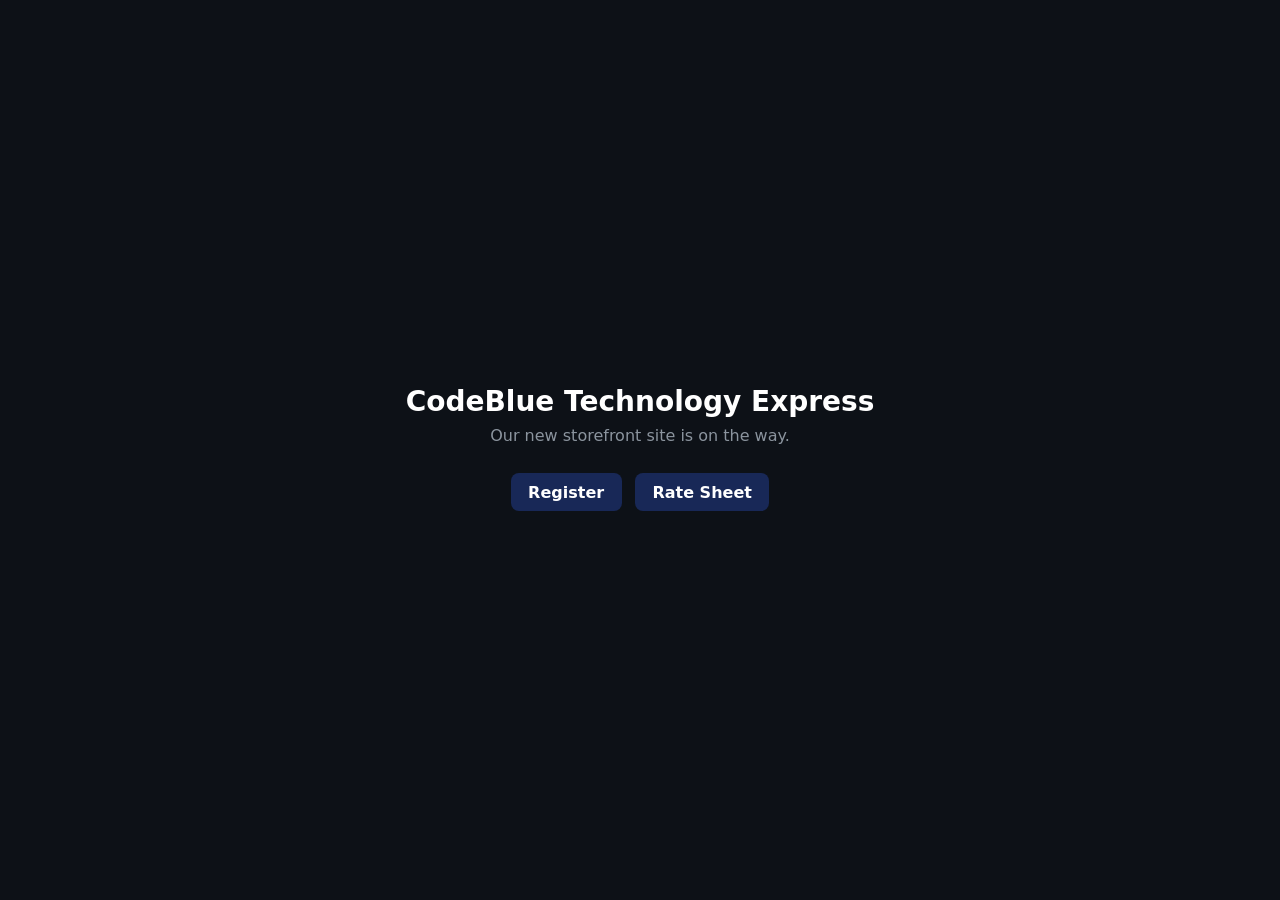
==== index.html @ 1f2108b0 "Scaffold Express site: register/ratesheet front ends, central-link script, setup guide - Copy Regist" ====
<!doctype html>
<html lang="en">
<head>
<meta charset="utf-8">
<meta name="viewport" content="width=device-width, initial-scale=1">
<title>CodeBlue Technology Express</title>
<!-- PLACEHOLDER home page. The real customer-facing design (in-stock view,
     services, promotions, service-status login, scheduling) comes next. This
     page exists so the domain resolves and staff have working links to the
     Register and Rate Sheet apps. -->
<style>
  body { margin:0; min-height:100vh; display:flex; align-items:center; justify-content:center;
         background:#0d1117; color:#c9d1d9; font-family:system-ui,-apple-system,"Segoe UI",sans-serif; }
  main { max-width:32rem; padding:2rem; text-align:center; }
  h1 { margin:0 0 .5rem; font-size:1.75rem; color:#fff; }
  p  { margin:.25rem 0 1.5rem; color:#8b949e; }
  nav a { display:inline-block; margin:.25rem; padding:.6rem 1.1rem; border-radius:.5rem;
          background:#182857; color:#fff; text-decoration:none; font-weight:600; }
  nav a:hover { background:#22367a; }
</style>
</head>
<body>
<main>
  <h1>CodeBlue Technology Express</h1>
  <p>Our new storefront site is on the way.</p>
  <nav aria-label="Staff apps">
    <a href="register/index.html">Register</a>
    <a href="ratesheet/index.html">Rate Sheet</a>
  </nav>
</main>
</body>
</html>
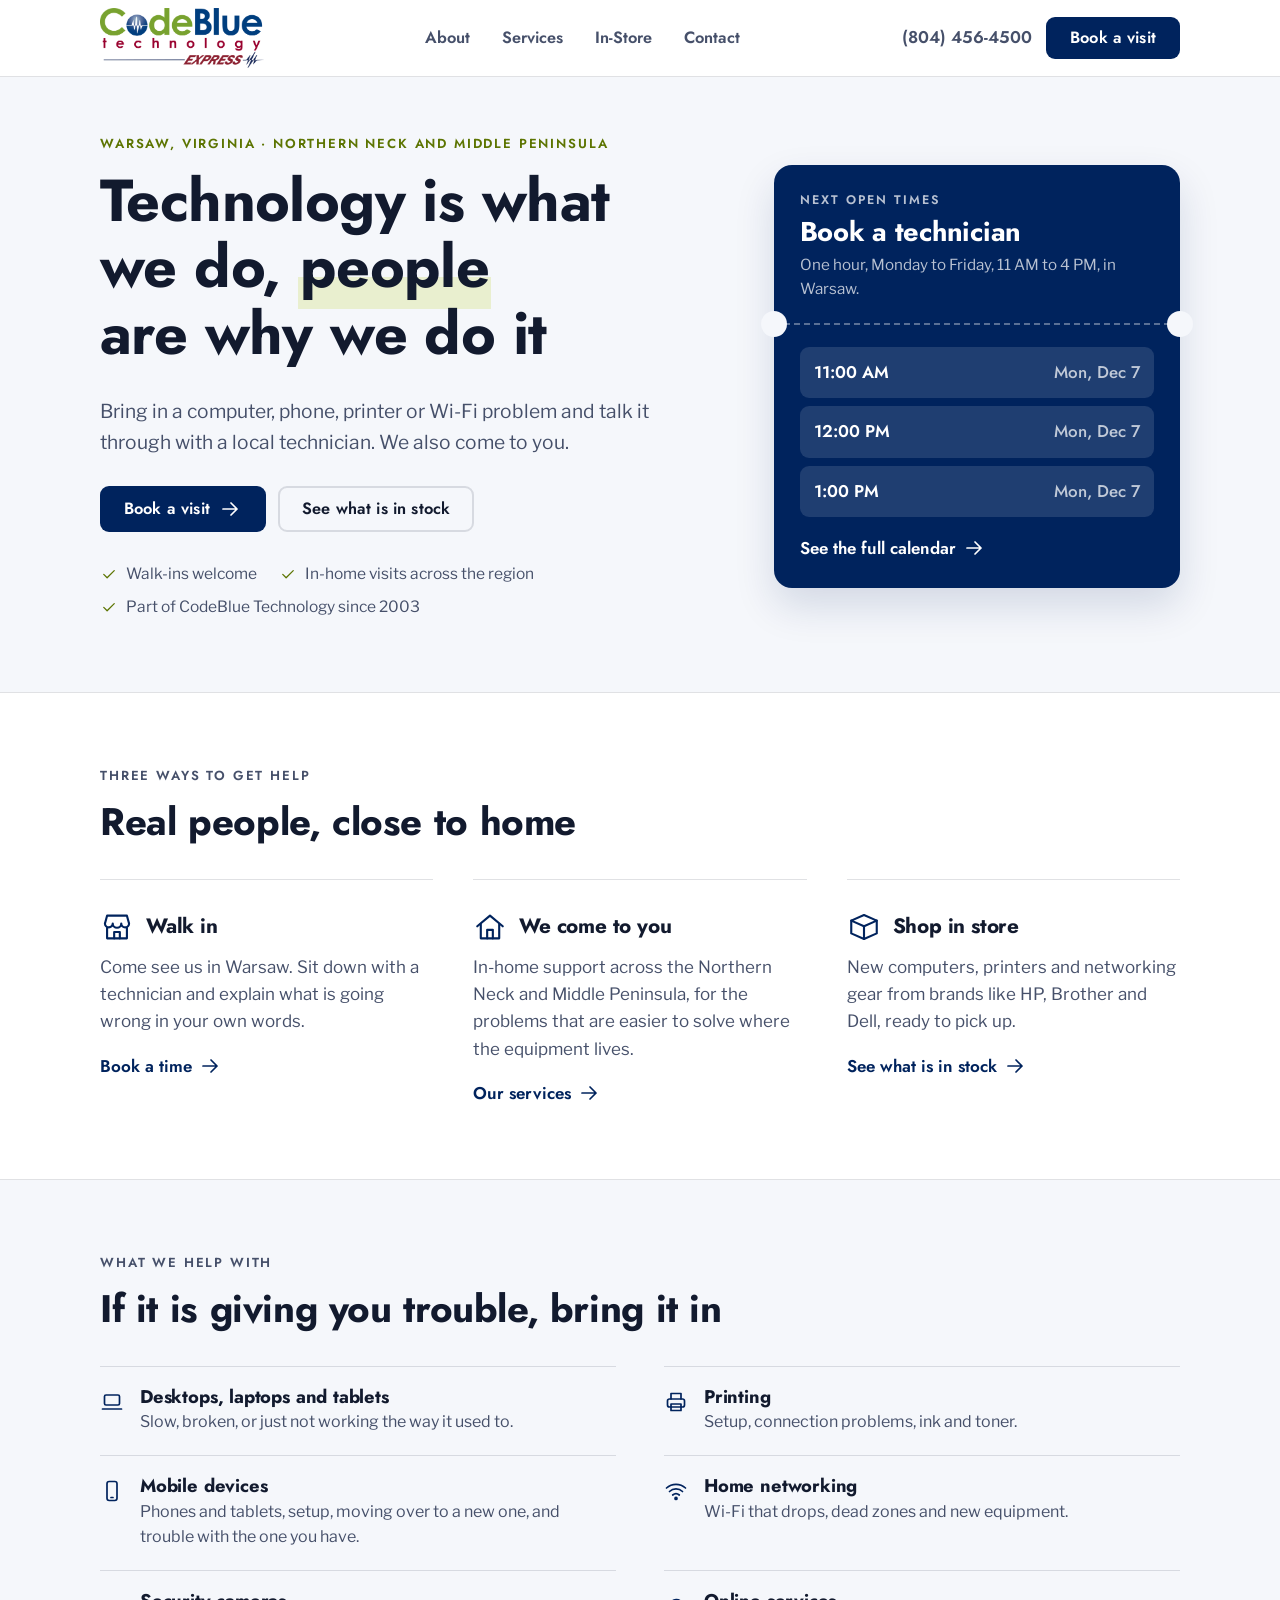
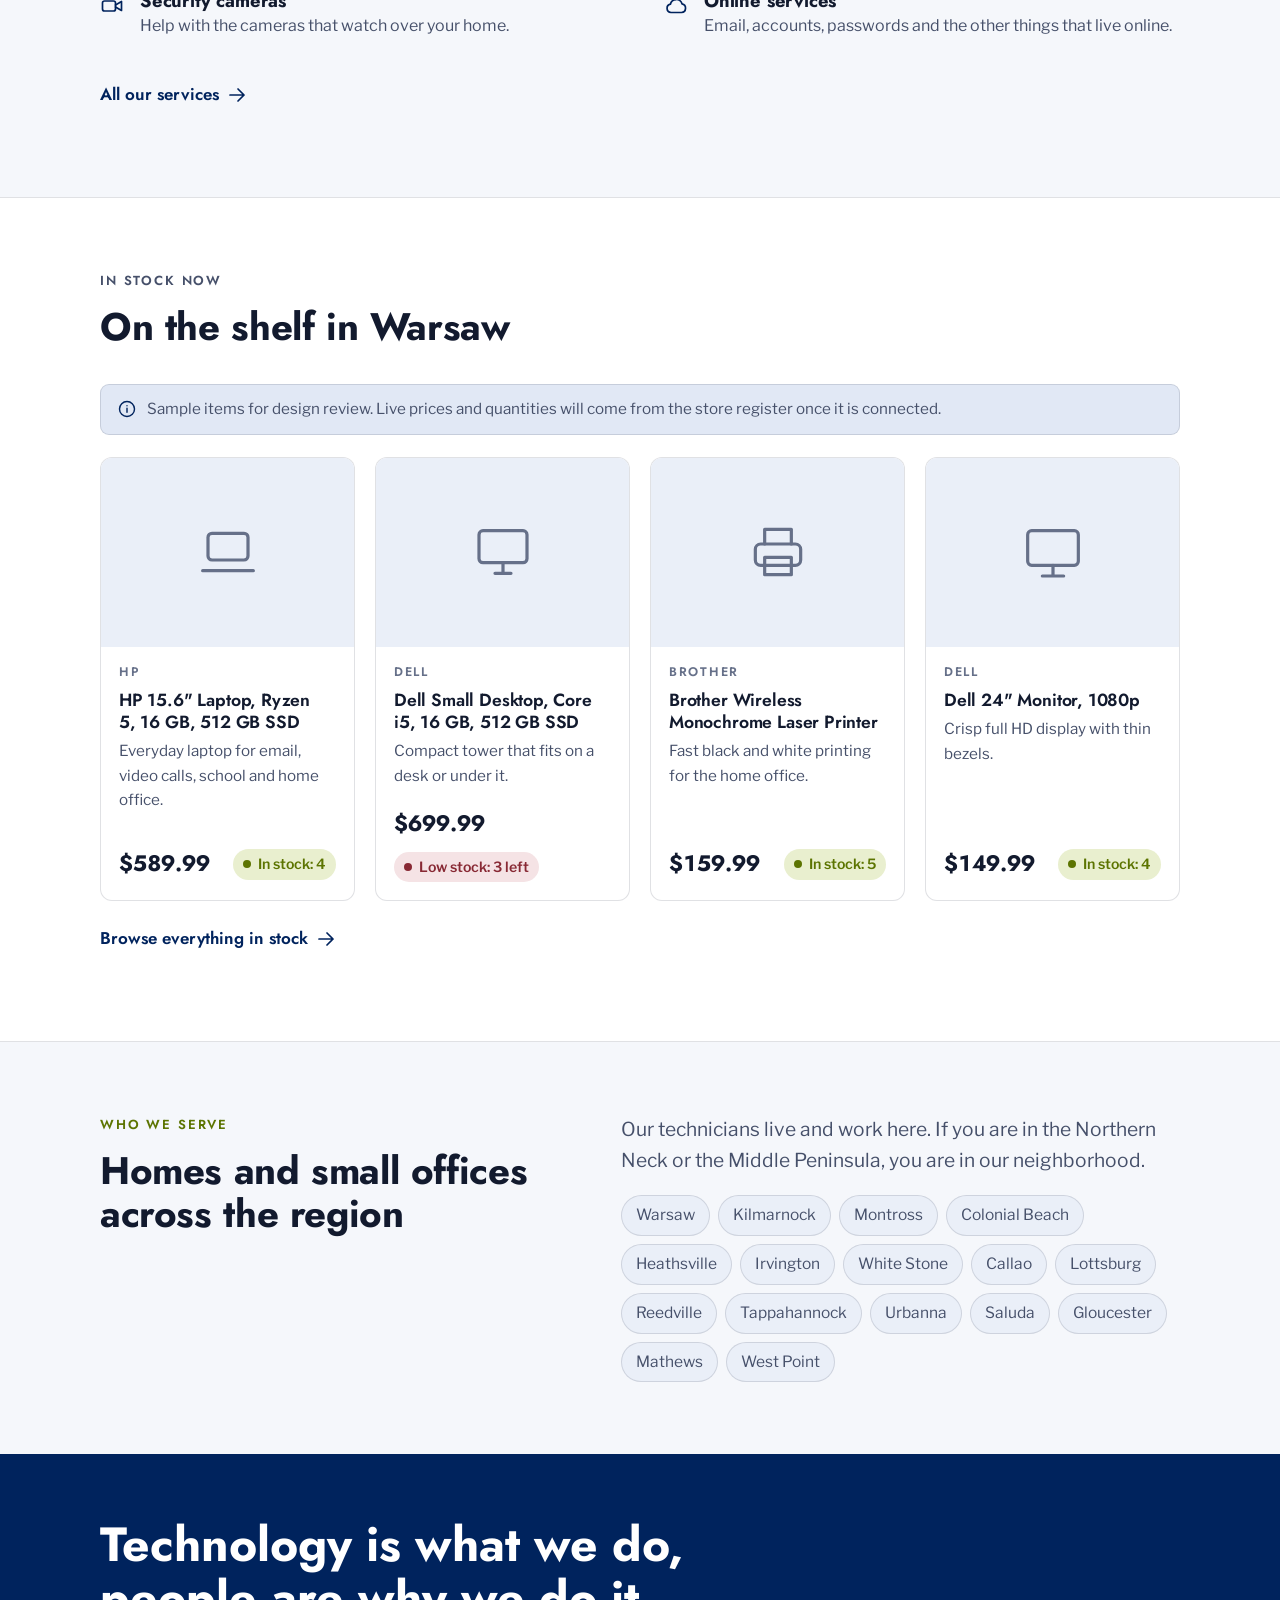
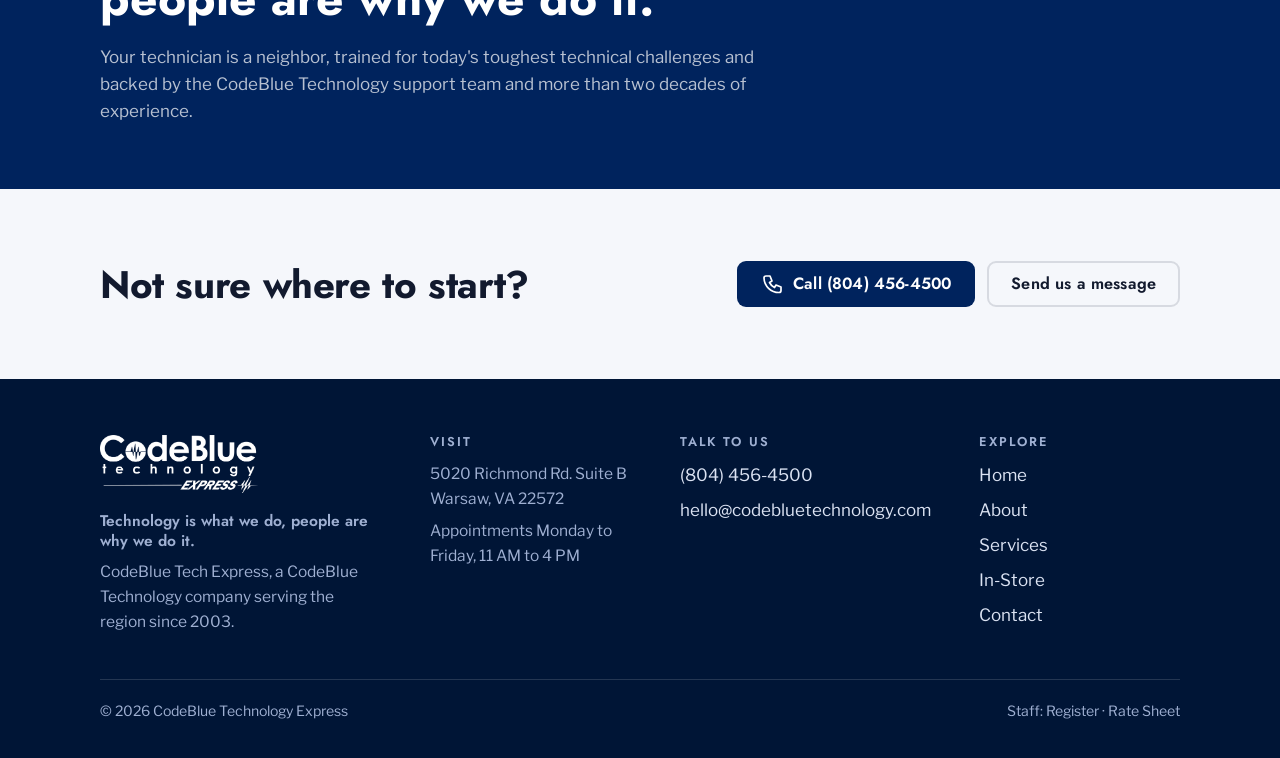
==== commit 38877d83: "main push" ====
--- a/index.html
+++ b/index.html
@@ -3,30 +3,227 @@
 <head>
 <meta charset="utf-8">
 <meta name="viewport" content="width=device-width, initial-scale=1">
-<title>CodeBlue Technology Express</title>
-<!-- PLACEHOLDER home page. The real customer-facing design (in-stock view,
-     services, promotions, service-status login, scheduling) comes next. This
-     page exists so the domain resolves and staff have working links to the
-     Register and Rate Sheet apps. -->
-<style>
-  body { margin:0; min-height:100vh; display:flex; align-items:center; justify-content:center;
-         background:#0d1117; color:#c9d1d9; font-family:system-ui,-apple-system,"Segoe UI",sans-serif; }
-  main { max-width:32rem; padding:2rem; text-align:center; }
-  h1 { margin:0 0 .5rem; font-size:1.75rem; color:#fff; }
-  p  { margin:.25rem 0 1.5rem; color:#8b949e; }
-  nav a { display:inline-block; margin:.25rem; padding:.6rem 1.1rem; border-radius:.5rem;
-          background:#182857; color:#fff; text-decoration:none; font-weight:600; }
-  nav a:hover { background:#22367a; }
-</style>
+<title>CodeBlue Tech Express | Walk-in and in-home tech help in Warsaw, VA</title>
+<meta name="description" content="Local technicians for walk-in and in-home help with computers, phones, printing and home networking across the Northern Neck and Middle Peninsula.">
+<meta property="og:title" content="CodeBlue Tech Express | Walk-in and in-home tech help in Warsaw, VA">
+<meta property="og:description" content="Local technicians for walk-in and in-home help with computers, phones, printing and home networking across the Northern Neck and Middle Peninsula.">
+<meta property="og:type" content="website">
+<meta property="og:image" content="https://codebluetechexpress.com/assets/img/og-card.png">
+<meta name="twitter:card" content="summary_large_image">
+<meta name="theme-color" content="#00235d">
+<link rel="icon" href="assets/img/favicon.ico" sizes="any">
+<link rel="icon" type="image/png" sizes="32x32" href="assets/img/favicon-32.png">
+<link rel="icon" type="image/png" sizes="192x192" href="assets/img/favicon-192.png">
+<link rel="apple-touch-icon" href="assets/img/apple-touch-icon.png">
+<link rel="preconnect" href="https://fonts.googleapis.com"><link rel="preconnect" href="https://fonts.gstatic.com" crossorigin><link href="https://fonts.googleapis.com/css2?family=Jost:wght@500;600;700&amp;family=Libre+Franklin:wght@400;500;600;700&amp;display=swap" rel="stylesheet">
+<link rel="stylesheet" href="assets/styles.css">
 </head>
 <body>
-<main>
-  <h1>CodeBlue Technology Express</h1>
-  <p>Our new storefront site is on the way.</p>
-  <nav aria-label="Staff apps">
-    <a href="register/index.html">Register</a>
-    <a href="ratesheet/index.html">Rate Sheet</a>
+<svg xmlns="http://www.w3.org/2000/svg" style="position:absolute;width:0;height:0" aria-hidden="true" focusable="false">
+<symbol id="i-laptop" viewBox="0 0 24 24"><rect x="4.5" y="5" width="15" height="10" rx="1.5"/><path d="M2.5 19h19"/></symbol>
+<symbol id="i-desktop" viewBox="0 0 24 24"><rect x="3" y="4" width="18" height="12" rx="1.5"/><path d="M9 20h6M12 16v4"/></symbol>
+<symbol id="i-monitor" viewBox="0 0 24 24"><rect x="2.5" y="4" width="19" height="13" rx="1.5"/><path d="M8 21h8M12 17v4"/></symbol>
+<symbol id="i-phone" viewBox="0 0 24 24"><rect x="7" y="2.5" width="10" height="19" rx="2.2"/><path d="M11 18.5h2"/></symbol>
+<symbol id="i-printer" viewBox="0 0 24 24"><path d="M7 9V3.5h10V9"/><rect x="3.5" y="9" width="17" height="8" rx="2"/><path d="M7 14h10v6.5H7z"/></symbol>
+<symbol id="i-wifi" viewBox="0 0 24 24"><path d="M2.5 9a14 14 0 0 1 19 0"/><path d="M5.5 12.5a9.5 9.5 0 0 1 13 0"/><path d="M8.7 16a5 5 0 0 1 6.6 0"/><circle cx="12" cy="19.4" r="1" fill="currentColor"/></symbol>
+<symbol id="i-camera" viewBox="0 0 24 24"><rect x="2.5" y="7" width="13" height="10" rx="2"/><path d="M15.5 11l6-3.5v9l-6-3.5"/></symbol>
+<symbol id="i-cloud" viewBox="0 0 24 24"><path d="M7 18.5a4.2 4.2 0 0 1-.6-8.3A6 6 0 0 1 18 9.8a4.4 4.4 0 0 1-.5 8.7z"/></symbol>
+<symbol id="i-store" viewBox="0 0 24 24"><path d="M3.5 9.5 5 4h14l1.5 5.5"/><path d="M3.5 9.5a2.75 2.75 0 0 0 5.5 0 2.75 2.75 0 0 0 6 0 2.75 2.75 0 0 0 5.5 0"/><path d="M5 12.5V20h14v-7.5"/><path d="M10 20v-4.5h4V20"/></symbol>
+<symbol id="i-home" viewBox="0 0 24 24"><path d="M3 11.5 12 4l9 7.5"/><path d="M5.5 10v10h13V10"/><path d="M10 20v-6h4v6"/></symbol>
+<symbol id="i-box" viewBox="0 0 24 24"><path d="M3 7.5 12 3.5l9 4-9 4z"/><path d="M3 7.5v9l9 4 9-4v-9"/><path d="M12 11.5v9"/></symbol>
+<symbol id="i-keyboard" viewBox="0 0 24 24"><rect x="2.5" y="6" width="19" height="12" rx="2"/><path d="M6.5 10h.01M10 10h.01M14 10h.01M17.5 10h.01M7.5 14h9"/></symbol>
+<symbol id="i-chat" viewBox="0 0 24 24"><path d="M4 5.5h16v11H9.5L5 20.5v-4H4z"/></symbol>
+<symbol id="i-mail" viewBox="0 0 24 24"><rect x="3" y="5" width="18" height="14" rx="2"/><path d="m3.5 7.5 8.5 6 8.5-6"/></symbol>
+<symbol id="i-pin" viewBox="0 0 24 24"><path d="M12 21s-7-6.2-7-11.2a7 7 0 0 1 14 0C19 14.8 12 21 12 21z"/><circle cx="12" cy="9.8" r="2.5"/></symbol>
+<symbol id="i-call" viewBox="0 0 24 24"><path d="M5 4h4l2 5-2.5 1.5a11 11 0 0 0 5 5L15 13l5 2v3.5a2 2 0 0 1-2 2A15 15 0 0 1 3 6a2 2 0 0 1 2-2z"/></symbol>
+<symbol id="i-clock" viewBox="0 0 24 24"><circle cx="12" cy="12" r="9"/><path d="M12 7v5l3 2"/></symbol>
+<symbol id="i-arrow" viewBox="0 0 24 24"><path d="M5 12h14M13 6l6 6-6 6"/></symbol>
+<symbol id="i-check" viewBox="0 0 24 24"><path d="m5 12.5 4.5 4.5L19 7.5"/></symbol>
+<symbol id="i-search" viewBox="0 0 24 24"><circle cx="11" cy="11" r="6.5"/><path d="m16 16 4.5 4.5"/></symbol>
+<symbol id="i-left" viewBox="0 0 24 24"><path d="m15 5-7 7 7 7"/></symbol>
+<symbol id="i-right" viewBox="0 0 24 24"><path d="m9 5 7 7-7 7"/></symbol>
+<symbol id="i-menu" viewBox="0 0 24 24"><path d="M4 7h16M4 12h16M4 17h16"/></symbol>
+<symbol id="i-info" viewBox="0 0 24 24"><circle cx="12" cy="12" r="9"/><path d="M12 11v5M12 8h.01"/></symbol>
+<symbol id="i-people" viewBox="0 0 24 24"><circle cx="9" cy="8" r="3.2"/><path d="M3 20c0-3.3 2.7-6 6-6s6 2.7 6 6"/><circle cx="17" cy="9" r="2.4"/><path d="M17 14.2c2.4 0 4.2 1.9 4.2 4.3"/></symbol>
+</svg>
+<header class="site-header">
+  <div class="container">
+    <a class="brand" href="index.html" data-nav="index" aria-label="CodeBlue Tech Express, home">
+      <img class="brand-logo logo-on-light" src="assets/img/logo-full.png" alt="CodeBlue Technology Express" width="137" height="50">
+      <img class="brand-logo logo-on-dark" src="assets/img/logo-white.png" alt="" width="137" height="50" aria-hidden="true">
+    </a>
+    <nav class="nav-desktop" aria-label="Main"><a href="about.html" data-nav="about">About</a><a href="services.html" data-nav="services">Services</a><a href="in-store.html" data-nav="in-store">In-Store</a><a href="contact.html" data-nav="contact">Contact</a></nav>
+    <div class="header-actions">
+      <a class="header-phone" href="tel:+18044564500">(804) 456-4500</a>
+      <a class="btn btn-primary" href="in-store.html#book">Book a visit</a>
+      <button class="nav-toggle" id="nav-toggle" type="button" aria-expanded="false" aria-controls="nav-mobile" aria-label="Menu"><svg class="i " aria-hidden="true"><use href="#i-menu"/></svg></button>
+    </div>
+  </div>
+  <nav class="nav-mobile" id="nav-mobile" aria-label="Mobile">
+    <div class="container"><a href="about.html" data-nav="about">About</a><a href="services.html" data-nav="services">Services</a><a href="in-store.html" data-nav="in-store">In-Store</a><a href="contact.html" data-nav="contact">Contact</a><a href="tel:+18044564500">Call (804) 456-4500</a></div>
   </nav>
+</header>
+<main id="main">
+<section class="hero">
+  <div class="container hero-grid">
+    <div>
+      
+      <p class="eyebrow">Warsaw, Virginia &middot; Northern Neck and Middle Peninsula</p>
+      <h1>Technology is what we do, <em>people</em> are why we do it</h1>
+      <p class="lead">Bring in a computer, phone, printer or Wi-Fi problem and talk it through with a local technician. We also come to you.</p>
+      <div class="hero-ctas">
+        <a class="btn btn-primary" href="in-store.html#book">Book a visit <svg class="i " aria-hidden="true"><use href="#i-arrow"/></svg></a>
+        <a class="btn btn-ghost" href="in-store.html#shop">See what is in stock</a>
+      </div>
+      <ul class="hero-facts">
+        <li><svg class="i " aria-hidden="true"><use href="#i-check"/></svg> Walk-ins welcome</li>
+        <li><svg class="i " aria-hidden="true"><use href="#i-check"/></svg> In-home visits across the region</li>
+        <li><svg class="i " aria-hidden="true"><use href="#i-check"/></svg> Part of CodeBlue Technology since 2003</li>
+      </ul>
+    </div>
+    <aside class="ticket" aria-labelledby="ticket-title">
+      <div class="ticket-top">
+        <p class="ticket-label">Next open times</p>
+        <h2 class="ticket-title" id="ticket-title">Book a technician</h2>
+        <p class="ticket-sub">One hour, Monday to Friday, 11 AM to 4 PM, in Warsaw.</p>
+      </div>
+      <div class="ticket-stub">
+        <ul class="ticket-slots" id="hero-slots" data-href="in-store.html#book"></ul>
+        <a class="text-link" href="in-store.html#book">See the full calendar <svg class="i " aria-hidden="true"><use href="#i-arrow"/></svg></a>
+      </div>
+    </aside>
+  </div>
+</section>
+
+<section class="section section-alt">
+  <div class="container">
+    <div class="section-head">
+      <p class="eyebrow">Three ways to get help</p>
+      <h2>Real people, close to home</h2>
+    </div>
+    <div class="three">
+      <div>
+        <h3><svg class="i i-lg" aria-hidden="true"><use href="#i-store"/></svg> Walk in</h3>
+        <p>Come see us in Warsaw. Sit down with a technician and explain what is going wrong in your own words.</p>
+        <a class="text-link" href="in-store.html#book">Book a time <svg class="i " aria-hidden="true"><use href="#i-arrow"/></svg></a>
+      </div>
+      <div>
+        <h3><svg class="i i-lg" aria-hidden="true"><use href="#i-home"/></svg> We come to you</h3>
+        <p>In-home support across the Northern Neck and Middle Peninsula, for the problems that are easier to solve where the equipment lives.</p>
+        <a class="text-link" href="services.html">Our services <svg class="i " aria-hidden="true"><use href="#i-arrow"/></svg></a>
+      </div>
+      <div>
+        <h3><svg class="i i-lg" aria-hidden="true"><use href="#i-box"/></svg> Shop in store</h3>
+        <p>New computers, printers and networking gear from brands like HP, Brother and Dell, ready to pick up.</p>
+        <a class="text-link" href="in-store.html#shop">See what is in stock <svg class="i " aria-hidden="true"><use href="#i-arrow"/></svg></a>
+      </div>
+    </div>
+  </div>
+</section>
+
+<section class="section">
+  <div class="container">
+    <div class="section-head">
+      <p class="eyebrow">What we help with</p>
+      <h2>If it is giving you trouble, bring it in</h2>
+    </div>
+    <ul class="support-list">
+      <li><svg class="i " aria-hidden="true"><use href="#i-laptop"/></svg><div><h3>Desktops, laptops and tablets</h3><p>Slow, broken, or just not working the way it used to.</p></div></li>
+      <li><svg class="i " aria-hidden="true"><use href="#i-printer"/></svg><div><h3>Printing</h3><p>Setup, connection problems, ink and toner.</p></div></li>
+      <li><svg class="i " aria-hidden="true"><use href="#i-phone"/></svg><div><h3>Mobile devices</h3><p>Phones and tablets, setup, moving over to a new one, and trouble with the one you have.</p></div></li>
+      <li><svg class="i " aria-hidden="true"><use href="#i-wifi"/></svg><div><h3>Home networking</h3><p>Wi-Fi that drops, dead zones and new equipment.</p></div></li>
+      <li><svg class="i " aria-hidden="true"><use href="#i-camera"/></svg><div><h3>Security cameras</h3><p>Help with the cameras that watch over your home.</p></div></li>
+      <li><svg class="i " aria-hidden="true"><use href="#i-cloud"/></svg><div><h3>Online services</h3><p>Email, accounts, passwords and the other things that live online.</p></div></li>
+    </ul>
+    <p style="margin-top:22px"><a class="text-link" href="services.html">All our services <svg class="i " aria-hidden="true"><use href="#i-arrow"/></svg></a></p>
+  </div>
+</section>
+
+<section class="section section-alt">
+  <div class="container">
+    <div class="section-head">
+      <p class="eyebrow">In stock now</p>
+      <h2>On the shelf in Warsaw</h2>
+    </div>
+    <div class="demo-note" data-for="inventory"><svg class="i " aria-hidden="true"><use href="#i-info"/></svg><span>Sample items for design review. Live prices and quantities will come from the store register once it is connected.</span></div>
+    <div class="products" id="home-featured"></div>
+    <p style="margin-top:24px"><a class="text-link" href="in-store.html#shop">Browse everything in stock <svg class="i " aria-hidden="true"><use href="#i-arrow"/></svg></a></p>
+  </div>
+</section>
+
+<section class="section">
+  <div class="container split">
+    <div>
+      <p class="eyebrow">Who we serve</p>
+      <h2>Homes and small offices across the region</h2>
+    </div>
+    <div>
+      <p class="lead">Our technicians live and work here. If you are in the Northern Neck or the Middle Peninsula, you are in our neighborhood.</p>
+      <ul class="chips" aria-label="Towns we serve">
+        <li>Warsaw</li><li>Kilmarnock</li><li>Montross</li><li>Colonial Beach</li><li>Heathsville</li>
+        <li>Irvington</li><li>White Stone</li><li>Callao</li><li>Lottsburg</li><li>Reedville</li>
+        <li>Tappahannock</li><li>Urbanna</li><li>Saluda</li><li>Gloucester</li><li>Mathews</li><li>West Point</li>
+      </ul>
+    </div>
+  </div>
+</section>
+
+<section class="tagline-band">
+  <div class="container">
+    <p class="big">Technology is what we do, people are why we do it.</p>
+    <p class="small">Your technician is a neighbor, trained for today's toughest technical challenges and backed by the CodeBlue Technology support team and more than two decades of experience.</p>
+  </div>
+</section>
+
+<section class="section">
+  <div class="container cta-band">
+    <h2>Not sure where to start?</h2>
+    <div class="hero-ctas">
+      <a class="btn btn-primary" href="tel:+18044564500"><svg class="i " aria-hidden="true"><use href="#i-call"/></svg> Call (804) 456-4500</a>
+      <a class="btn btn-ghost" href="contact.html">Send us a message</a>
+    </div>
+  </div>
+</section>
 </main>
+<footer class="site-footer">
+  <div class="container">
+    <div class="footer-grid">
+      <div>
+        <img class="footer-logo" src="assets/img/logo-white.png" alt="CodeBlue Technology Express" width="159" height="58">
+        <p class="footer-tagline">Technology is what we do, people are why we do it.</p>
+        <p>CodeBlue Tech Express, a CodeBlue Technology company serving the region since 2003.</p>
+      </div>
+      <div>
+        <h4>Visit</h4>
+        <p>5020 Richmond Rd. Suite B<br>Warsaw, VA 22572</p>
+        <p>Appointments Monday to Friday, 11 AM to 4 PM</p>
+      </div>
+      <div>
+        <h4>Talk to us</h4>
+        <ul>
+          <li><a href="tel:+18044564500">(804) 456-4500</a></li>
+          <li><a href="mailto:hello@codebluetechnology.com">hello@codebluetechnology.com</a></li>
+        </ul>
+      </div>
+      <div>
+        <h4>Explore</h4>
+        <ul>
+          <li><a href="index.html">Home</a></li>
+          <li><a href="about.html">About</a></li>
+          <li><a href="services.html">Services</a></li>
+          <li><a href="in-store.html">In-Store</a></li>
+          <li><a href="contact.html">Contact</a></li>
+        </ul>
+      </div>
+    </div>
+    <div class="footer-base">
+      <span>&copy; 2026 CodeBlue Technology Express</span>
+      <span class="staff">Staff: <a href="register/index.html">Register</a> &middot; <a href="ratesheet/index.html">Rate Sheet</a></span>
+    </div>
+  </div>
+</footer>
+<script src="assets/config.js"></script>
+<script src="assets/inventory-sample.js"></script>
+<script src="assets/app.js"></script>
 </body>
 </html>
--- a/assets/styles.css
+++ b/assets/styles.css
@@ -0,0 +1,468 @@
+/* ==========================================================================
+   CodeBlue Technology Express - site stylesheet
+   Family resemblance to codebluetechnology.com: same brand blue / green /
+   maroon (PMS 281 C / 377 C / 202 C), same type (Jost headings, Libre
+   Franklin body). The Express look is warmer and lighter: a storefront, not
+   a data center. One signature element, the appointment "ticket".
+   Every color is a token. Light and dark are both designed.
+   ========================================================================== */
+
+:root {
+  color-scheme: light;
+
+  --bg: #f5f7fb;
+  --surface: #ffffff;
+  --surface-2: #eaeff8;
+  --ink: #121a2e;
+  --ink-soft: #46506a;
+  --ink-faint: #667089;
+  --line: rgba(18, 26, 46, 0.13);
+
+  --primary: #00235d;
+  --primary-hover: #0b3a86;
+  --on-primary: #ffffff;
+  --blue-tint: #e1e8f5;
+
+  --green: #5c7401;
+  --green-fill: #7a9a01;
+  --green-tint: #e9efcf;
+  --red: #882934;
+  --red-tint: #f5e3e5;
+
+  --ticket-bg: #00235d;
+  --ticket-ink: #ffffff;
+  --ticket-soft: rgba(255, 255, 255, 0.72);
+  --ticket-line: rgba(255, 255, 255, 0.35);
+  --ticket-slot: rgba(255, 255, 255, 0.12);
+  --ticket-slot-hover: rgba(255, 255, 255, 0.22);
+
+  --footer-bg: #001536;
+  --footer-ink: #dbe3f3;
+  --footer-soft: #9fb0d2;
+
+  --shadow: 0 18px 40px rgba(0, 35, 93, 0.14);
+
+  --font-display: "Jost", "Futura", "Trebuchet MS", system-ui, sans-serif;
+  --font-body: "Libre Franklin", "Franklin Gothic Medium", "Segoe UI", system-ui, sans-serif;
+
+  --radius: 12px;
+  --radius-sm: 9px;
+  --container: 1120px;
+  --header-h: 76px;
+}
+
+@media (prefers-color-scheme: dark) {
+  :root:not([data-theme="light"]) {
+    color-scheme: dark;
+    --bg: #0b1120;
+    --surface: #131b2e;
+    --surface-2: #1a243b;
+    --ink: #e8ecf5;
+    --ink-soft: #b0b9cd;
+    --ink-faint: #8f99b0;
+    --line: rgba(232, 236, 245, 0.15);
+    --primary: #3f70cf;
+    --primary-hover: #5784e0;
+    --on-primary: #ffffff;
+    --blue-tint: #1a2744;
+    --green: #aac92b;
+    --green-fill: #8cac12;
+    --green-tint: #222d0f;
+    --red: #e69aa2;
+    --red-tint: #3a1a20;
+    --ticket-bg: #17295c;
+    --footer-bg: #070b16;
+    --shadow: 0 18px 40px rgba(0, 0, 0, 0.45);
+  }
+}
+:root[data-theme="dark"] {
+  color-scheme: dark;
+  --bg: #0b1120;
+  --surface: #131b2e;
+  --surface-2: #1a243b;
+  --ink: #e8ecf5;
+  --ink-soft: #b0b9cd;
+  --ink-faint: #8f99b0;
+  --line: rgba(232, 236, 245, 0.15);
+  --primary: #3f70cf;
+  --primary-hover: #5784e0;
+  --on-primary: #ffffff;
+  --blue-tint: #1a2744;
+  --green: #aac92b;
+  --green-fill: #8cac12;
+  --green-tint: #222d0f;
+  --red: #e69aa2;
+  --red-tint: #3a1a20;
+  --ticket-bg: #17295c;
+  --footer-bg: #070b16;
+  --shadow: 0 18px 40px rgba(0, 0, 0, 0.45);
+}
+
+*, *::before, *::after { box-sizing: border-box; }
+html { scroll-behavior: smooth; }
+body {
+  margin: 0;
+  background: var(--bg);
+  color: var(--ink);
+  font-family: var(--font-body);
+  font-size: 1.0625rem;
+  line-height: 1.6;
+  -webkit-font-smoothing: antialiased;
+}
+img { max-width: 100%; display: block; }
+a { color: var(--primary); text-underline-offset: 3px; }
+a:hover { color: var(--primary-hover); }
+:focus-visible { outline: 3px solid var(--primary); outline-offset: 2px; border-radius: 4px; }
+@media (prefers-reduced-motion: reduce) {
+  html { scroll-behavior: auto; }
+  *, *::before, *::after { animation: none !important; transition: none !important; }
+}
+
+h1, h2, h3, h4 {
+  font-family: var(--font-display);
+  font-weight: 700;
+  line-height: 1.12;
+  letter-spacing: -0.01em;
+  margin: 0 0 0.5em;
+  text-wrap: balance;
+  color: var(--ink);
+}
+h1 { font-size: clamp(2.3rem, 5.4vw, 3.7rem); }
+h2 { font-size: clamp(1.7rem, 3.4vw, 2.4rem); }
+h3 { font-size: 1.3rem; }
+p { margin: 0 0 1em; }
+.lead { font-size: 1.2rem; color: var(--ink-soft); max-width: 38em; }
+.eyebrow {
+  font-family: var(--font-display);
+  font-weight: 600;
+  font-size: 0.82rem;
+  letter-spacing: 0.14em;
+  text-transform: uppercase;
+  color: var(--green);
+  margin: 0 0 14px;
+}
+
+.container {
+  width: 100%;
+  max-width: var(--container);
+  margin: 0 auto;
+  padding-left: max(20px, env(safe-area-inset-left, 0px));
+  padding-right: max(20px, env(safe-area-inset-right, 0px));
+}
+.section { padding-block: 72px; }
+.section-tight { padding-block: 44px; }
+.section-alt { background: var(--surface); border-block: 1px solid var(--line); }
+.section-head { max-width: 40rem; margin-bottom: 36px; }
+.section-head p { color: var(--ink-soft); }
+
+/* ---- buttons -------------------------------------------------------- */
+.btn {
+  display: inline-flex; align-items: center; justify-content: center; gap: 8px;
+  min-height: 46px; padding: 0 22px;
+  border: 2px solid transparent; border-radius: var(--radius-sm);
+  font-family: var(--font-display); font-weight: 600; font-size: 1.02rem; letter-spacing: 0.01em;
+  text-decoration: none; cursor: pointer;
+  transition: background-color 160ms ease, transform 160ms ease, border-color 160ms ease;
+}
+.btn:active { transform: scale(0.98); }
+.btn-primary { background: var(--primary); color: var(--on-primary); }
+.btn-primary:hover { background: var(--primary-hover); color: var(--on-primary); }
+.btn-ghost { background: transparent; color: var(--ink); border-color: var(--line); }
+.btn-ghost:hover { border-color: var(--ink-soft); color: var(--ink); }
+.btn-block { width: 100%; }
+.btn[disabled] { opacity: 0.55; cursor: not-allowed; }
+.text-link {
+  display: inline-flex; align-items: center; gap: 6px;
+  font-family: var(--font-display); font-weight: 600; text-decoration: none;
+}
+.text-link:hover { text-decoration: underline; }
+
+/* ---- icons ---------------------------------------------------------- */
+.i { width: 24px; height: 24px; fill: none; stroke: currentColor; stroke-width: 1.7; stroke-linecap: round; stroke-linejoin: round; flex: none; }
+.i-lg { width: 34px; height: 34px; stroke-width: 1.5; }
+
+/* ---- header --------------------------------------------------------- */
+body::before {
+  content: ""; position: fixed; inset: 0 0 auto; height: env(safe-area-inset-top, 0px);
+  background: var(--surface); z-index: 100;
+}
+.site-header {
+  position: sticky; top: env(safe-area-inset-top, 0px); z-index: 90;
+  background: var(--surface); border-bottom: 1px solid var(--line);
+}
+.site-header .container { display: flex; align-items: center; justify-content: space-between; gap: 16px; min-height: var(--header-h); }
+.brand { display: flex; align-items: center; gap: 12px; text-decoration: none; color: var(--ink); min-width: 0; }
+.brand-logo { height: 50px; width: auto; display: block; }
+.logo-on-dark { display: none; }
+@media (prefers-color-scheme: dark) {
+  :root:not([data-theme="light"]) .logo-on-light { display: none; }
+  :root:not([data-theme="light"]) .logo-on-dark { display: block; }
+}
+:root[data-theme="dark"] .logo-on-light { display: none; }
+:root[data-theme="dark"] .logo-on-dark { display: block; }
+.nav-desktop { display: none; }
+.nav-desktop a {
+  font-family: var(--font-display); font-weight: 600; font-size: 1.02rem; color: var(--ink-soft);
+  text-decoration: none; padding: 8px 14px; border-radius: var(--radius-sm);
+}
+.nav-desktop a:hover { background: var(--surface-2); color: var(--ink); }
+.nav-desktop a[aria-current="page"] { color: var(--ink); box-shadow: inset 0 -3px 0 var(--green-fill); border-radius: 0; }
+.header-actions { display: flex; align-items: center; gap: 14px; }
+.header-phone { display: none; font-family: var(--font-display); font-weight: 600; text-decoration: none; color: var(--ink-soft); white-space: nowrap; }
+.header-actions .btn { display: none; min-height: 42px; }
+.nav-toggle {
+  display: inline-flex; align-items: center; justify-content: center; width: 44px; height: 44px;
+  border: 1px solid var(--line); border-radius: var(--radius-sm); background: var(--surface); color: var(--ink); cursor: pointer;
+}
+.nav-mobile { display: none; background: var(--surface); border-bottom: 1px solid var(--line); }
+.nav-mobile.open { display: block; }
+.nav-mobile a {
+  display: block; padding: 14px 0; border-top: 1px solid var(--line);
+  font-family: var(--font-display); font-weight: 600; font-size: 1.15rem; color: var(--ink); text-decoration: none;
+}
+.nav-mobile a:first-child { border-top: 0; }
+.nav-mobile a[aria-current="page"] { color: var(--green); }
+@media (min-width: 900px) {
+  .brand-logo { height: 60px; }
+  .nav-desktop { display: flex; gap: 4px; }
+  .header-phone { display: inline; }
+  .header-actions .btn { display: inline-flex; }
+  .nav-toggle, .nav-mobile.open { display: none; }
+}
+
+/* ---- hero ----------------------------------------------------------- */
+.hero { padding-block: 56px 72px; }
+.hero-grid { display: grid; gap: 44px; align-items: center; }
+.hero h1 em { font-style: normal; background: linear-gradient(transparent 62%, var(--green-tint) 62%); padding-inline: 2px; }
+.hero-ctas { display: flex; flex-wrap: wrap; gap: 12px; margin-top: 28px; }
+.hero-facts { margin: 30px 0 0; padding: 0; list-style: none; display: flex; flex-wrap: wrap; gap: 8px 22px; color: var(--ink-soft); font-size: 0.97rem; }
+.hero-facts li { display: inline-flex; align-items: center; gap: 8px; }
+.hero-facts .i { width: 18px; height: 18px; color: var(--green); }
+@media (min-width: 900px) { .hero-grid { grid-template-columns: 1.2fr 0.8fr; gap: 64px; } }
+.hero-photo { margin: 0 0 32px; border-radius: var(--radius); overflow: hidden; box-shadow: var(--shadow); }
+.hero-photo img { width: 100%; height: auto; }
+
+/* ---- the appointment ticket (signature element) ---------------------- */
+.ticket { position: relative; background: var(--ticket-bg); color: var(--ticket-ink); border-radius: 18px; box-shadow: var(--shadow); width: 100%; max-width: 440px; justify-self: center; }
+.ticket-top { padding: 26px 26px 22px; }
+.ticket-label { font-family: var(--font-display); font-weight: 600; font-size: 0.78rem; letter-spacing: 0.16em; text-transform: uppercase; color: var(--ticket-soft); margin: 0 0 6px; }
+.ticket-title { font-family: var(--font-display); font-weight: 700; font-size: 1.7rem; line-height: 1.1; margin: 0 0 6px; color: var(--ticket-ink); }
+.ticket-sub { margin: 0; color: var(--ticket-soft); font-size: 0.95rem; }
+.ticket-stub { position: relative; padding: 22px 26px 26px; border-top: 2px dashed var(--ticket-line); }
+.ticket-stub::before, .ticket-stub::after {
+  content: ""; position: absolute; top: -14px; width: 26px; height: 26px; border-radius: 50%; background: var(--bg);
+}
+.ticket-stub::before { left: -13px; }
+.ticket-stub::after { right: -13px; }
+.ticket-slots { list-style: none; margin: 0 0 18px; padding: 0; display: grid; gap: 8px; }
+.ticket-slots a {
+  display: flex; align-items: center; justify-content: space-between; gap: 12px; padding: 12px 14px;
+  background: var(--ticket-slot); color: var(--ticket-ink); border-radius: var(--radius-sm); text-decoration: none;
+  font-family: var(--font-display); font-weight: 600;
+}
+.ticket-slots a:hover { background: var(--ticket-slot-hover); color: var(--ticket-ink); }
+.ticket-slots .day { color: var(--ticket-soft); font-weight: 500; }
+.ticket .text-link { color: var(--ticket-ink); }
+.ticket :focus-visible { outline-color: var(--ticket-ink); }
+
+/* ---- ways to get help / columns ------------------------------------- */
+.three { display: grid; gap: 0; }
+.three > div { padding: 28px 0; border-top: 1px solid var(--line); }
+.three h3 { display: flex; align-items: center; gap: 12px; }
+.three .i-lg { color: var(--primary); }
+.three p { color: var(--ink-soft); }
+@media (min-width: 860px) {
+  .three { grid-template-columns: repeat(3, 1fr); column-gap: 40px; }
+  .three > div { padding: 30px 0 0; }
+}
+
+.support-list { display: grid; gap: 0 48px; list-style: none; margin: 0; padding: 0; }
+.support-list li { display: flex; gap: 16px; padding: 20px 0; border-top: 1px solid var(--line); }
+.support-list .i { color: var(--primary); margin-top: 3px; }
+.support-list h3 { font-size: 1.15rem; margin: 0 0 2px; }
+.support-list p { margin: 0; color: var(--ink-soft); font-size: 1rem; }
+@media (min-width: 760px) { .support-list { grid-template-columns: 1fr 1fr; } }
+
+.chips { display: flex; flex-wrap: wrap; gap: 8px; list-style: none; margin: 0; padding: 0; }
+.chips li { padding: 7px 14px; border-radius: 999px; background: var(--surface-2); color: var(--ink-soft); font-size: 0.97rem; border: 1px solid var(--line); }
+
+.split { display: grid; gap: 28px 64px; }
+@media (min-width: 860px) { .split { grid-template-columns: 0.9fr 1.1fr; align-items: start; } }
+
+.tagline-band { background: var(--ticket-bg); color: var(--ticket-ink); padding-block: 64px; text-align: left; }
+.tagline-band p.big { font-family: var(--font-display); font-weight: 700; font-size: clamp(1.8rem, 4.4vw, 3rem); line-height: 1.12; max-width: 20em; margin: 0 0 18px; text-wrap: balance; }
+.tagline-band p.small { color: var(--ticket-soft); max-width: 40em; margin: 0; }
+.cta-band { display: flex; flex-wrap: wrap; gap: 20px 32px; align-items: center; justify-content: space-between; }
+.cta-band h2 { margin: 0; }
+.cta-band .hero-ctas { margin: 0; }
+
+/* ---- page heads ----------------------------------------------------- */
+.page-head { padding-block: 56px 36px; }
+.page-head h1 { max-width: 16em; }
+
+/* ---- about timeline ------------------------------------------------- */
+.timeline { list-style: none; margin: 0; padding: 0; display: grid; gap: 0; }
+.timeline li { display: grid; gap: 4px 28px; padding: 22px 0; border-top: 1px solid var(--line); }
+.timeline .year { font-family: var(--font-display); font-weight: 700; font-size: 2rem; color: var(--green); line-height: 1; }
+.timeline h3 { margin: 0 0 4px; font-size: 1.2rem; }
+.timeline p { margin: 0; color: var(--ink-soft); }
+@media (min-width: 700px) { .timeline li { grid-template-columns: 120px 1fr; } }
+.prose { max-width: 40rem; }
+.prose p { color: var(--ink-soft); }
+.pullquote { font-family: var(--font-display); font-weight: 600; font-size: clamp(1.4rem, 3vw, 1.9rem); line-height: 1.25; color: var(--ink); max-width: 24em; margin: 0; text-wrap: balance; }
+
+/* ---- services ------------------------------------------------------- */
+.service-row { display: grid; gap: 18px 56px; padding-block: 44px; border-top: 1px solid var(--line); }
+.service-row:first-of-type { border-top: 0; }
+.service-row h2 { margin: 0; }
+.service-row .tag { display: inline-flex; align-items: center; gap: 8px; font-family: var(--font-display); font-weight: 600; font-size: 0.82rem; letter-spacing: 0.14em; text-transform: uppercase; color: var(--green); margin-bottom: 12px; }
+.service-row p { color: var(--ink-soft); max-width: 40rem; }
+.service-row ul.plain { margin: 0; padding-left: 1.1em; color: var(--ink-soft); }
+.service-row ul.plain li { margin-bottom: 6px; }
+@media (min-width: 860px) { .service-row { grid-template-columns: 0.85fr 1.15fr; } }
+
+/* ---- shop ----------------------------------------------------------- */
+.subnav { display: flex; flex-wrap: wrap; gap: 10px; margin-top: 22px; }
+.demo-note {
+  display: none; align-items: flex-start; gap: 10px; margin-bottom: 22px; padding: 12px 16px;
+  background: var(--blue-tint); border: 1px solid var(--line); border-radius: var(--radius-sm);
+  color: var(--ink-soft); font-size: 0.95rem;
+}
+.demo-note.show { display: flex; }
+.demo-note .i { color: var(--primary); margin-top: 2px; width: 20px; height: 20px; }
+.shop-controls { display: grid; gap: 14px; margin-bottom: 22px; }
+.shop-row { display: flex; flex-wrap: wrap; gap: 12px 16px; align-items: center; }
+.field-search { position: relative; flex: 1 1 260px; min-width: 0; }
+.field-search .i { position: absolute; left: 14px; top: 50%; transform: translateY(-50%); color: var(--ink-faint); width: 20px; height: 20px; pointer-events: none; }
+.field-search input[type="search"] { padding-left: 44px; }
+.cat-chips { display: flex; flex-wrap: wrap; gap: 8px; }
+.chip-btn {
+  min-height: 40px; padding: 0 16px; border-radius: 999px; border: 1px solid var(--line); background: var(--surface);
+  color: var(--ink-soft); font-family: var(--font-body); font-size: 0.97rem; cursor: pointer;
+}
+.chip-btn:hover { border-color: var(--ink-soft); }
+.chip-btn[aria-pressed="true"] { background: var(--primary); border-color: var(--primary); color: var(--on-primary); }
+.check { display: inline-flex; align-items: center; gap: 8px; color: var(--ink-soft); font-size: 0.97rem; cursor: pointer; }
+.check input { width: 20px; height: 20px; accent-color: var(--primary); }
+.result-count { color: var(--ink-faint); font-size: 0.95rem; margin: 0 0 14px; }
+
+.products { display: grid; gap: 20px; grid-template-columns: repeat(auto-fill, minmax(240px, 1fr)); }
+.product { background: var(--surface); border: 1px solid var(--line); border-radius: var(--radius); overflow: hidden; display: flex; flex-direction: column; min-width: 0; }
+.product-media { aspect-ratio: 4 / 3; max-width: 100%; background: var(--surface-2); display: flex; align-items: center; justify-content: center; color: var(--ink-faint); }
+.product-media img { width: 100%; height: 100%; object-fit: contain; }
+.product-media .i { width: 64px; height: 64px; stroke-width: 1.2; }
+.product-body { padding: 16px 18px 18px; display: flex; flex-direction: column; gap: 6px; flex: 1; }
+.product-brand { font-family: var(--font-display); font-weight: 600; font-size: 0.78rem; letter-spacing: 0.14em; text-transform: uppercase; color: var(--ink-faint); min-height: 1em; }
+.product-name { font-family: var(--font-display); font-weight: 600; font-size: 1.1rem; line-height: 1.25; margin: 0; color: var(--ink); }
+.product-desc { font-size: 0.95rem; color: var(--ink-soft); margin: 0; }
+.product-foot { margin-top: auto; padding-top: 12px; display: flex; align-items: center; justify-content: space-between; gap: 10px; flex-wrap: wrap; }
+.price { font-family: var(--font-display); font-weight: 700; font-size: 1.4rem; font-variant-numeric: tabular-nums; color: var(--ink); }
+.stock { display: inline-flex; align-items: center; gap: 7px; font-size: 0.88rem; font-weight: 600; padding: 4px 10px; border-radius: 999px; }
+.stock::before { content: ""; width: 8px; height: 8px; border-radius: 50%; background: currentColor; }
+.stock-in { background: var(--green-tint); color: var(--green); }
+.stock-low { background: var(--red-tint); color: var(--red); }
+.stock-out { background: var(--surface-2); color: var(--ink-faint); }
+.product.is-out { opacity: 0.7; }
+.empty { padding: 40px 20px; text-align: center; border: 1px dashed var(--line); border-radius: var(--radius); color: var(--ink-soft); }
+
+/* ---- booking -------------------------------------------------------- */
+.book-grid { display: grid; gap: 28px; }
+@media (min-width: 980px) { .book-grid { grid-template-columns: 1.35fr 1fr; align-items: start; } }
+.panel { background: var(--surface); border: 1px solid var(--line); border-radius: var(--radius); padding: 22px; min-width: 0; }
+.panel h3 { margin-bottom: 4px; }
+.week-nav { display: flex; align-items: center; justify-content: space-between; gap: 12px; margin-bottom: 16px; }
+.week-title { font-family: var(--font-display); font-weight: 700; font-size: 1.2rem; margin: 0; }
+.icon-btn { display: inline-flex; align-items: center; justify-content: center; width: 42px; height: 42px; border: 1px solid var(--line); border-radius: var(--radius-sm); background: var(--surface); color: var(--ink); cursor: pointer; }
+.icon-btn:hover:not([disabled]) { border-color: var(--ink-soft); }
+.icon-btn[disabled] { opacity: 0.4; cursor: not-allowed; }
+.day-tabs { display: grid; grid-template-columns: repeat(5, 1fr); gap: 6px; margin-bottom: 14px; }
+.day-tab { min-height: 54px; border: 1px solid var(--line); border-radius: var(--radius-sm); background: var(--surface); color: var(--ink-soft); font-family: var(--font-display); font-weight: 600; cursor: pointer; line-height: 1.2; padding: 4px 0; }
+.day-tab small { display: block; font-weight: 500; font-size: 0.8rem; }
+.day-tab[aria-selected="true"] { background: var(--primary); color: var(--on-primary); border-color: var(--primary); }
+.cal { display: grid; gap: 8px; grid-template-columns: repeat(5, minmax(0, 1fr)); }
+.cal-day { display: none; flex-direction: column; gap: 8px; min-width: 0; }
+.cal-day.active { display: flex; }
+.cal-day-head { display: none; font-family: var(--font-display); font-weight: 700; text-align: center; padding-bottom: 4px; }
+.cal-day-head small { display: block; font-weight: 500; color: var(--ink-faint); font-size: 0.82rem; }
+.cal { grid-template-columns: 1fr; }
+.slot {
+  min-height: 52px; border-radius: var(--radius-sm); border: 1.5px solid var(--green-fill); background: var(--green-tint); color: var(--ink);
+  font-family: var(--font-display); font-weight: 600; font-size: 0.98rem; cursor: pointer; padding: 6px 4px; line-height: 1.2;
+  display: flex; flex-direction: column; align-items: center; justify-content: center;
+}
+.slot small { font-family: var(--font-body); font-weight: 400; font-size: 0.76rem; color: var(--ink-soft); }
+.slot:hover:not([disabled]) { background: var(--green-fill); color: #fff; }
+.slot:hover:not([disabled]) small { color: #fff; }
+.slot[aria-pressed="true"] { background: var(--primary); border-color: var(--primary); color: var(--on-primary); }
+.slot[aria-pressed="true"] small { color: var(--on-primary); }
+.slot[disabled] { cursor: not-allowed; background: var(--surface-2); border-color: var(--line); border-style: dashed; color: var(--ink-faint); }
+.slot[disabled] small { color: var(--ink-faint); }
+@media (min-width: 700px) {
+  .day-tabs { display: none; }
+  .cal { grid-template-columns: repeat(5, minmax(0, 1fr)); }
+  .cal-day { display: flex; }
+  .cal-day-head { display: block; }
+}
+.legend { display: flex; flex-wrap: wrap; gap: 8px 18px; margin-top: 16px; font-size: 0.9rem; color: var(--ink-soft); }
+.legend span { display: inline-flex; align-items: center; gap: 8px; }
+.legend i { width: 14px; height: 14px; border-radius: 4px; border: 1.5px solid var(--green-fill); background: var(--green-tint); display: inline-block; }
+.legend i.sel { background: var(--primary); border-color: var(--primary); }
+.legend i.off { background: var(--surface-2); border: 1.5px dashed var(--line); }
+.picked { margin: 0 0 16px; padding: 12px 14px; border-radius: var(--radius-sm); background: var(--blue-tint); color: var(--ink); font-family: var(--font-display); font-weight: 600; }
+.picked.none { background: var(--surface-2); color: var(--ink-soft); font-family: var(--font-body); font-weight: 400; }
+
+/* ---- forms ---------------------------------------------------------- */
+.form { display: grid; gap: 16px; }
+.form-2 { display: grid; gap: 16px; }
+@media (min-width: 560px) { .form-2 { grid-template-columns: 1fr 1fr; } }
+.field label { display: block; font-weight: 600; margin-bottom: 6px; font-size: 0.97rem; }
+.field .opt { font-weight: 400; color: var(--ink-faint); }
+.field .hint { display: block; color: var(--ink-faint); font-size: 0.88rem; margin-top: 5px; }
+input[type="text"], input[type="tel"], input[type="email"], input[type="search"], select, textarea {
+  width: 100%; min-height: 46px; padding: 10px 14px; border: 1.5px solid var(--line); border-radius: var(--radius-sm);
+  background: var(--bg); color: var(--ink); font: inherit; font-size: 1rem;
+}
+textarea { min-height: 120px; resize: vertical; }
+input:focus, select:focus, textarea:focus { outline: 3px solid var(--primary); outline-offset: 1px; border-color: var(--primary); }
+.field.invalid input, .field.invalid textarea { border-color: var(--red); }
+.err { display: none; color: var(--red); font-size: 0.9rem; margin-top: 5px; font-weight: 600; }
+.field.invalid .err { display: block; }
+.hp { position: absolute; left: -9999px; width: 1px; height: 1px; overflow: hidden; }
+.form-status { min-height: 1.4em; margin: 0; font-weight: 600; }
+.form-status.error { color: var(--red); }
+.sent { background: var(--ticket-bg); color: var(--ticket-ink); border-radius: var(--radius); padding: 26px; }
+.sent h3 { color: var(--ticket-ink); margin-bottom: 8px; }
+.sent p { color: var(--ticket-soft); margin: 0 0 10px; }
+.sent .when { font-family: var(--font-display); font-weight: 700; font-size: 1.25rem; color: var(--ticket-ink); }
+.sent .btn { margin-top: 10px; background: var(--ticket-slot); color: var(--ticket-ink); }
+.sent .btn:hover { background: var(--ticket-slot-hover); }
+.sent .demo { font-size: 0.88rem; border-top: 1px dashed var(--ticket-line); padding-top: 12px; margin-top: 12px; }
+[hidden] { display: none !important; }
+
+.soon { display: flex; gap: 14px; align-items: flex-start; margin-top: 36px; padding: 20px 22px; border: 1px dashed var(--line); border-radius: var(--radius); color: var(--ink-soft); }
+.soon .i { color: var(--primary); margin-top: 3px; }
+.soon strong { color: var(--ink); font-family: var(--font-display); }
+
+/* ---- contact -------------------------------------------------------- */
+.contact-grid { display: grid; gap: 44px; }
+@media (min-width: 900px) { .contact-grid { grid-template-columns: 0.8fr 1.2fr; gap: 64px; align-items: start; } }
+.contact-list { list-style: none; margin: 0 0 24px; padding: 0; display: grid; gap: 0; }
+.contact-list li { display: flex; gap: 16px; padding: 18px 0; border-top: 1px solid var(--line); }
+.contact-list .i { color: var(--primary); margin-top: 3px; }
+.contact-list .k { display: block; font-family: var(--font-display); font-weight: 600; font-size: 0.8rem; letter-spacing: 0.14em; text-transform: uppercase; color: var(--ink-faint); margin-bottom: 2px; }
+.contact-list a, .contact-list span.v { font-family: var(--font-display); font-weight: 600; font-size: 1.2rem; color: var(--ink); text-decoration: none; overflow-wrap: anywhere; }
+.contact-list a:hover { text-decoration: underline; }
+
+/* ---- footer --------------------------------------------------------- */
+.site-footer { background: var(--footer-bg); color: var(--footer-ink); padding-block: 56px 36px; }
+.footer-grid { display: grid; gap: 32px 48px; }
+@media (min-width: 800px) { .footer-grid { grid-template-columns: 1.4fr 1fr 1fr 1fr; } }
+.site-footer h4 { font-size: 0.8rem; letter-spacing: 0.16em; text-transform: uppercase; color: var(--footer-soft); margin: 0 0 12px; font-weight: 600; }
+.site-footer a { color: var(--footer-ink); text-decoration: none; }
+.site-footer a:hover { text-decoration: underline; color: #fff; }
+.site-footer ul { list-style: none; margin: 0; padding: 0; display: grid; gap: 8px; }
+.site-footer p { color: var(--footer-soft); margin: 0 0 8px; font-size: 0.97rem; }
+.footer-logo { display: block; height: 58px; width: auto; margin-bottom: 18px; }
+.footer-tagline { font-family: var(--font-display); font-weight: 600; font-size: 1.15rem; color: #fff; max-width: 18em; line-height: 1.25; margin-bottom: 10px !important; }
+.footer-base { margin-top: 36px; padding-top: 20px; border-top: 1px solid rgba(255, 255, 255, 0.14); display: flex; flex-wrap: wrap; gap: 8px 24px; justify-content: space-between; font-size: 0.88rem; color: var(--footer-soft); }
+.footer-base a { color: var(--footer-soft); }
